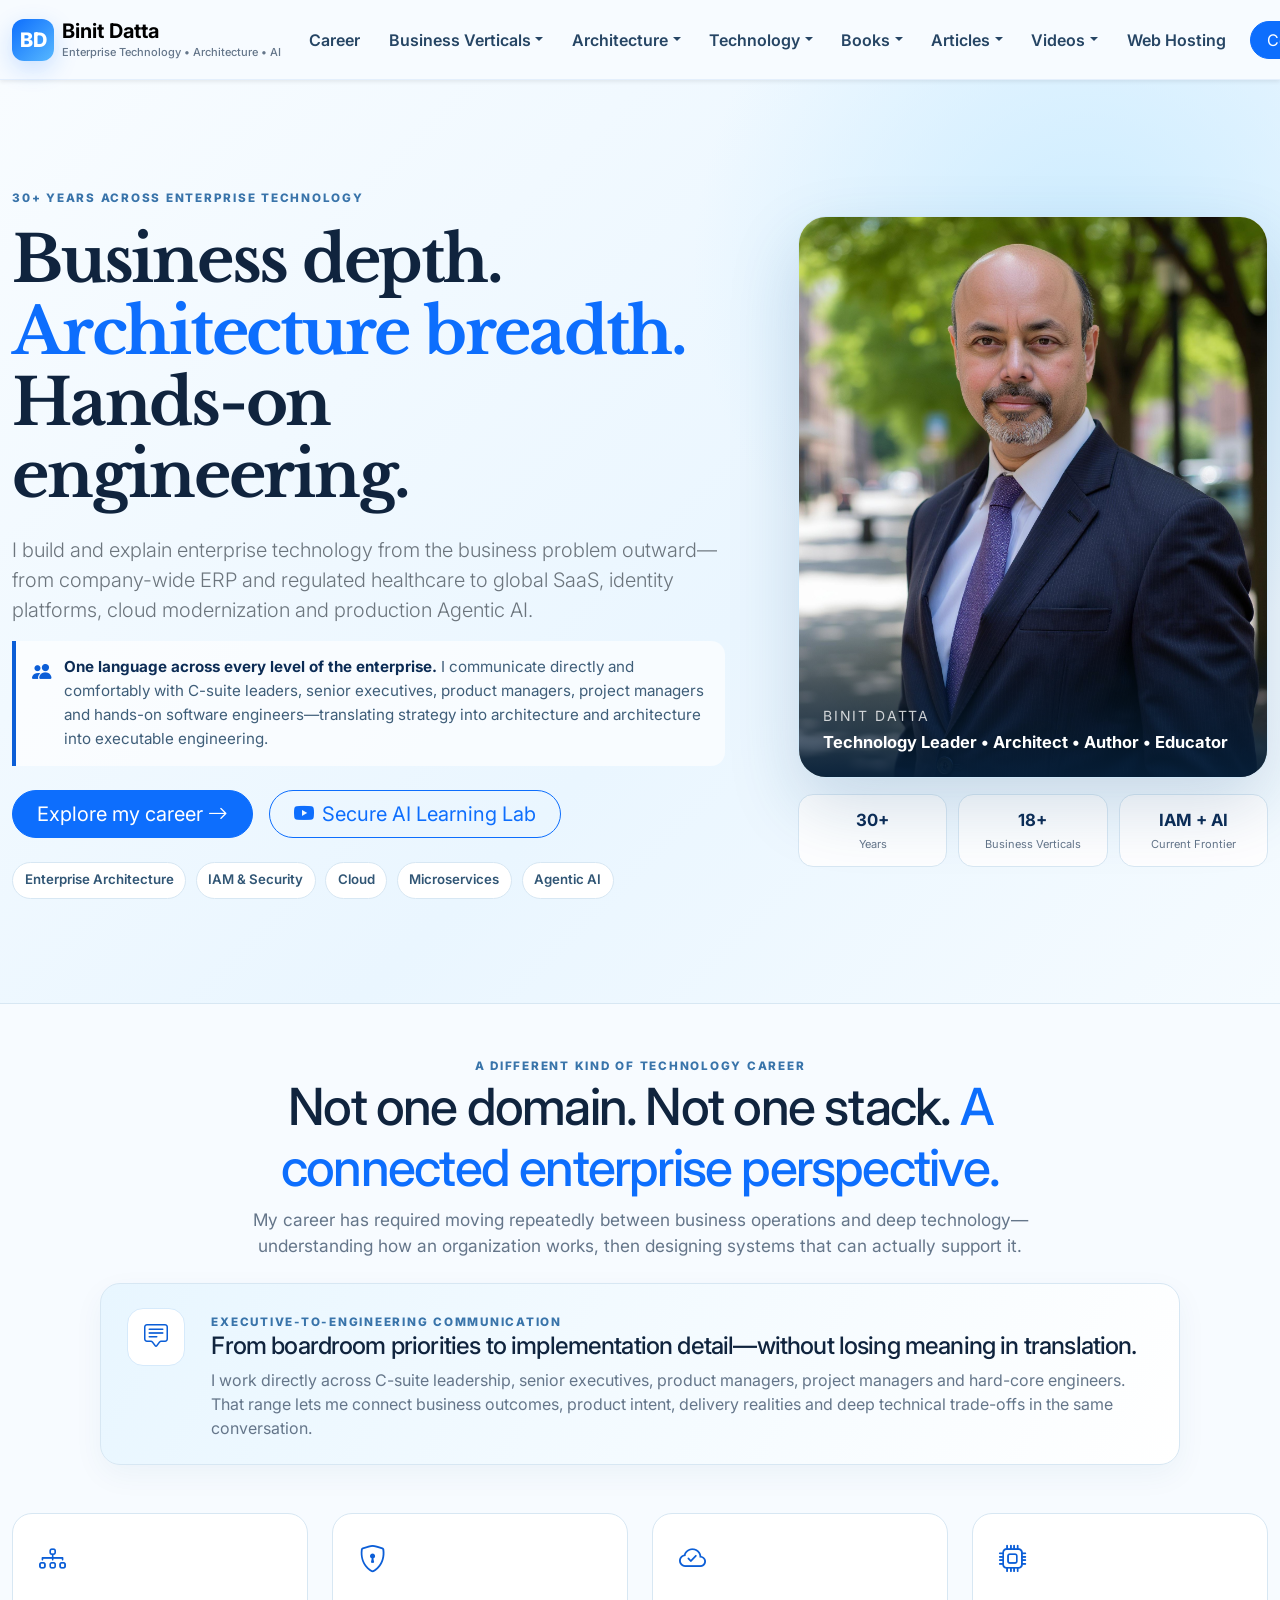
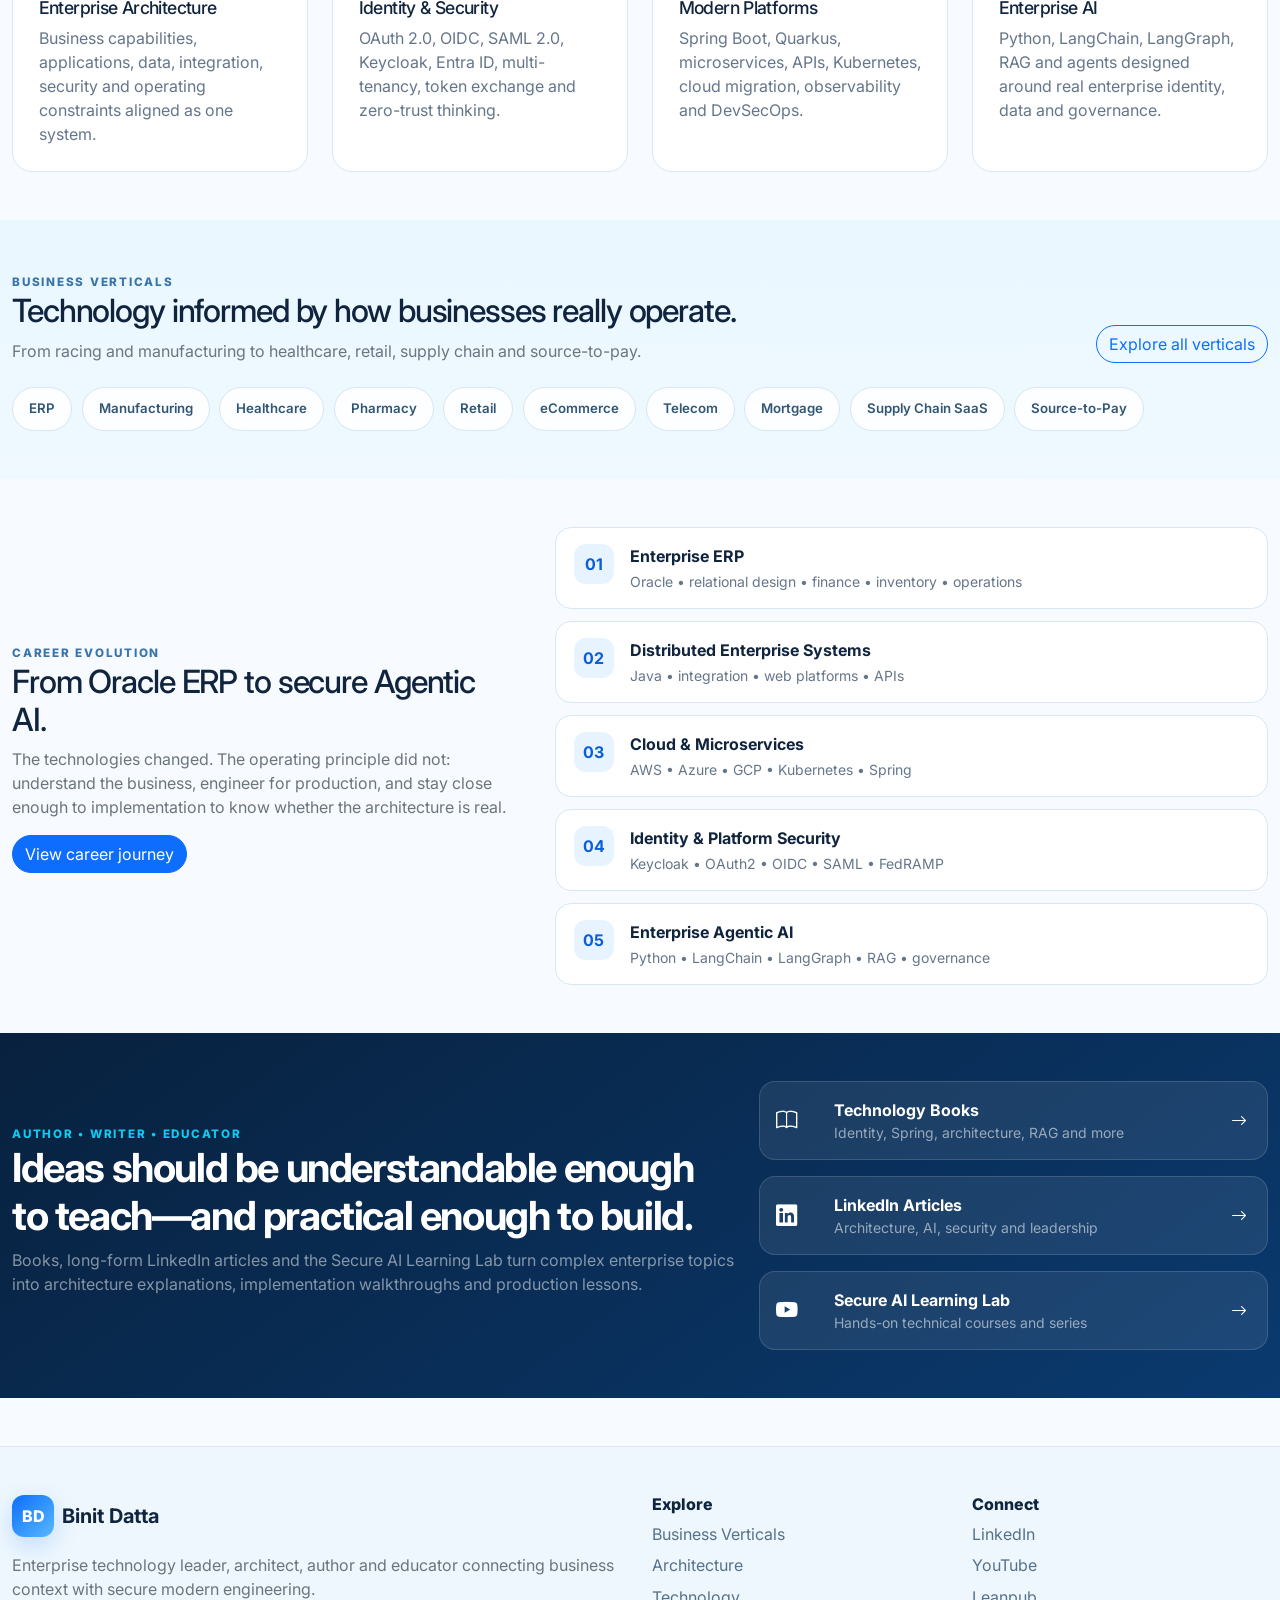
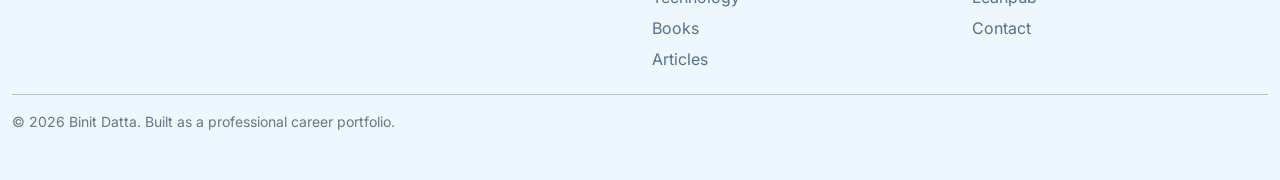
==== index.html @ a4ec4040 "first commit" ====
<!doctype html><html lang="en"><head><meta charset="utf-8"><meta name="viewport" content="width=device-width, initial-scale=1"><meta name="description" content="Binit Datta professional career portfolio spanning enterprise architecture, IAM, cloud, microservices and Agentic AI."><title>Binit Datta | Enterprise Technology Leader, Architect, Author & Educator</title><link rel="preconnect" href="https://fonts.googleapis.com"><link rel="preconnect" href="https://fonts.gstatic.com" crossorigin><link href="https://fonts.googleapis.com/css2?family=Inter:wght@400;500;600;700;800&family=Libre+Baskerville:wght@700&display=swap" rel="stylesheet"><link href="https://cdn.jsdelivr.net/npm/bootstrap@5.3.3/dist/css/bootstrap.min.css" rel="stylesheet"><link rel="stylesheet" href="https://cdn.jsdelivr.net/npm/bootstrap-icons@1.11.3/font/bootstrap-icons.min.css"><link rel="stylesheet" href="styles.css"></head><body>
<nav class="navbar navbar-expand-xl navbar-light sticky-top bd-navbar shadow-sm">
  <div class="container-xxl">
    <a class="navbar-brand d-flex align-items-center gap-2" href="index.html">
      <span class="brand-badge">BD</span>
      <span class="brand-text"><strong>Binit Datta</strong><small>Enterprise Technology • Architecture • AI</small></span>
    </a>
    <button class="navbar-toggler" type="button" data-bs-toggle="collapse" data-bs-target="#mainNav" aria-controls="mainNav" aria-expanded="false" aria-label="Toggle navigation"><span class="navbar-toggler-icon"></span></button>
    <div class="collapse navbar-collapse" id="mainNav">
      <ul class="navbar-nav ms-auto align-items-xl-center gap-xl-1">
        <li class="nav-item"><a class="nav-link" href="career.html">Career</a></li>
        <li class="nav-item dropdown">
          <a class="nav-link dropdown-toggle" href="business-verticals.html" role="button" data-bs-toggle="dropdown">Business Verticals</a>
          <ul class="dropdown-menu dropdown-menu-lg-end mega-menu p-3">
            <li><h6 class="dropdown-header">Industry Experience</h6></li>
            <li><a class="dropdown-item" href="business-verticals.html#erp">ERP, Manufacturing & Industrial</a></li>
            <li><a class="dropdown-item" href="business-verticals.html#healthcare">Healthcare & Pharmacy</a></li>
            <li><a class="dropdown-item" href="business-verticals.html#retail">Retail, eCommerce & Consumer</a></li>
            <li><a class="dropdown-item" href="business-verticals.html#finance">Financial Services & Mortgage</a></li>
            <li><a class="dropdown-item" href="business-verticals.html#supplychain">Supply Chain & Source-to-Pay</a></li>
            <li><a class="dropdown-item" href="business-verticals.html#other">Telecom, Services & Due Diligence</a></li>
            <li><hr class="dropdown-divider"></li>
            <li><a class="dropdown-item fw-semibold" href="business-verticals.html">View all 18+ verticals →</a></li>
          </ul>
        </li>
        <li class="nav-item dropdown">
          <a class="nav-link dropdown-toggle" href="architecture.html" role="button" data-bs-toggle="dropdown">Architecture</a>
          <ul class="dropdown-menu dropdown-menu-lg-end mega-menu p-3">
            <li><h6 class="dropdown-header">Architecture Portfolio</h6></li>
            <li><a class="dropdown-item" href="architecture.html#erp-architecture">ERP & Enterprise Platforms</a></li>
            <li><a class="dropdown-item" href="architecture.html#iam-architecture">IAM & Security</a></li>
            <li><a class="dropdown-item" href="architecture.html#data-architecture">Cloud, Data & Analytics</a></li>
            <li><a class="dropdown-item" href="architecture.html#ai-architecture">RAG & Agentic AI</a></li>
            <li><hr class="dropdown-divider"></li>
            <li><a class="dropdown-item fw-semibold" href="architecture.html">Architecture archive: 1995 → present</a></li>
          </ul>
        </li>
        <li class="nav-item dropdown">
          <a class="nav-link dropdown-toggle" href="technology.html" role="button" data-bs-toggle="dropdown">Technology</a>
          <ul class="dropdown-menu dropdown-menu-lg-end mega-menu p-3">
            <li><a class="dropdown-item" href="technology.html#iam">IAM & Cybersecurity</a></li>
            <li><a class="dropdown-item" href="technology.html#java">Java, Spring & Quarkus</a></li>
            <li><a class="dropdown-item" href="technology.html#cloud">Cloud, Kubernetes & DevSecOps</a></li>
            <li><a class="dropdown-item" href="technology.html#integration">Microservices, APIs & Integration</a></li>
            <li><a class="dropdown-item" href="technology.html#data">Data, SQL & Analytics</a></li>
            <li><a class="dropdown-item" href="technology.html#ai">GenAI, RAG & Agentic AI</a></li>
            <li><hr class="dropdown-divider"></li>
            <li><a class="dropdown-item fw-semibold" href="technology.html">View technology portfolio →</a></li>
          </ul>
        </li>
        <li class="nav-item dropdown"><a class="nav-link dropdown-toggle" href="books.html" role="button" data-bs-toggle="dropdown">Books</a><ul class="dropdown-menu dropdown-menu-end"><li><a class="dropdown-item" href="books.html#identity">Identity & Security</a></li><li><a class="dropdown-item" href="books.html#spring">Spring & Microservices</a></li><li><a class="dropdown-item" href="books.html#ai">AI & RAG</a></li><li><a class="dropdown-item" href="books.html#architecture">Enterprise Architecture</a></li><li><hr class="dropdown-divider"></li><li><a class="dropdown-item fw-semibold" href="books.html">All books →</a></li></ul></li>
        <li class="nav-item dropdown"><a class="nav-link dropdown-toggle" href="articles.html" role="button" data-bs-toggle="dropdown">Articles</a><ul class="dropdown-menu dropdown-menu-end"><li><a class="dropdown-item" href="articles.html#ai">AI & Agentic Systems</a></li><li><a class="dropdown-item" href="articles.html#security">Security & Identity</a></li><li><a class="dropdown-item" href="articles.html#architecture">Architecture & Microservices</a></li><li><a class="dropdown-item" href="articles.html#leadership">Leadership & Workforce</a></li><li><hr class="dropdown-divider"></li><li><a class="dropdown-item fw-semibold" href="articles.html">Selected articles →</a></li></ul></li>
        <li class="nav-item dropdown"><a class="nav-link dropdown-toggle" href="videos.html" role="button" data-bs-toggle="dropdown">Videos</a><ul class="dropdown-menu dropdown-menu-end"><li><a class="dropdown-item" href="videos.html#agentic">Agentic AI</a></li><li><a class="dropdown-item" href="videos.html#iam">IAM & Keycloak</a></li><li><a class="dropdown-item" href="videos.html#spring">Spring Boot & Security</a></li><li><a class="dropdown-item" href="videos.html#microservices">Microservices & Cloud</a></li><li><a class="dropdown-item" href="videos.html#python">Python, LangChain & LangGraph</a></li><li><hr class="dropdown-divider"></li><li><a class="dropdown-item fw-semibold" href="https://www.youtube.com/@SecureAILearningLab" target="_blank">Secure AI Learning Lab ↗</a></li></ul></li>
        <li class="nav-item"><a class="nav-link" href="web-hosting.html">Web Hosting</a></li>
        <li class="nav-item ms-xl-2"><a class="btn btn-primary rounded-pill px-3" href="contact.html">Connect</a></li>
      </ul>
    </div>
  </div>
</nav>
<header class="hero-home overflow-hidden"><div class="container-xxl py-5 py-lg-6"><div class="row align-items-center g-5"><div class="col-lg-7"><span class="eyebrow">30+ YEARS ACROSS ENTERPRISE TECHNOLOGY</span><h1 class="display-3 fw-bold mt-3">Business depth.<br><span class="text-primary">Architecture breadth.</span><br>Hands-on engineering.</h1><p class="lead text-secondary mt-4 max-copy">I build and explain enterprise technology from the business problem outward—from company-wide ERP and regulated healthcare to global SaaS, identity platforms, cloud modernization and production Agentic AI.</p><p class="hero-communication mt-3"><i class="bi bi-people-fill"></i><span><strong>One language across every level of the enterprise.</strong> I communicate directly and comfortably with C-suite leaders, senior executives, product managers, project managers and hands-on software engineers—translating strategy into architecture and architecture into executable engineering.</span></p><div class="d-flex flex-wrap gap-3 mt-4"><a class="btn btn-primary btn-lg rounded-pill px-4" href="career.html">Explore my career <i class="bi bi-arrow-right"></i></a><a class="btn btn-outline-primary btn-lg rounded-pill px-4" href="https://www.youtube.com/@SecureAILearningLab" target="_blank"><i class="bi bi-youtube me-2"></i>Secure AI Learning Lab</a></div><div class="hero-chips mt-4"><span>Enterprise Architecture</span><span>IAM & Security</span><span>Cloud</span><span>Microservices</span><span>Agentic AI</span></div></div><div class="col-lg-5"><div class="portrait-card"><img src="assets/images/binit-datta-headshot.jpg" alt="Binit Datta professional headshot" class="hero-portrait"><div class="portrait-overlay"><span class="small text-uppercase letterspace">Binit Datta</span><strong>Technology Leader • Architect • Author • Educator</strong></div></div><div class="profile-metrics mt-3"><div><strong>30+</strong><span>Years</span></div><div><strong>18+</strong><span>Business Verticals</span></div><div><strong>IAM + AI</strong><span>Current Frontier</span></div></div></div></div></div></header>
<section class="py-5"><div class="container-xxl"><div class="section-intro text-center mx-auto"><span class="eyebrow">A DIFFERENT KIND OF TECHNOLOGY CAREER</span><h2>Not one domain. Not one stack. <span class="text-primary">A connected enterprise perspective.</span></h2><p>My career has required moving repeatedly between business operations and deep technology—understanding how an organization works, then designing systems that can actually support it.</p></div><div class="communication-band mt-4"><div class="communication-icon"><i class="bi bi-chat-square-text"></i></div><div><span class="eyebrow">EXECUTIVE-TO-ENGINEERING COMMUNICATION</span><h3 class="h4 mb-2">From boardroom priorities to implementation detail—without losing meaning in translation.</h3><p class="mb-0">I work directly across C-suite leadership, senior executives, product managers, project managers and hard-core engineers. That range lets me connect business outcomes, product intent, delivery realities and deep technical trade-offs in the same conversation.</p></div></div><div class="row g-4 mt-4"><div class="col-md-6 col-xl-3"><div class="feature-card"><i class="bi bi-diagram-3"></i><h3>Enterprise Architecture</h3><p>Business capabilities, applications, data, integration, security and operating constraints aligned as one system.</p></div></div><div class="col-md-6 col-xl-3"><div class="feature-card"><i class="bi bi-shield-lock"></i><h3>Identity & Security</h3><p>OAuth 2.0, OIDC, SAML 2.0, Keycloak, Entra ID, multi-tenancy, token exchange and zero-trust thinking.</p></div></div><div class="col-md-6 col-xl-3"><div class="feature-card"><i class="bi bi-cloud-check"></i><h3>Modern Platforms</h3><p>Spring Boot, Quarkus, microservices, APIs, Kubernetes, cloud migration, observability and DevSecOps.</p></div></div><div class="col-md-6 col-xl-3"><div class="feature-card"><i class="bi bi-cpu"></i><h3>Enterprise AI</h3><p>Python, LangChain, LangGraph, RAG and agents designed around real enterprise identity, data and governance.</p></div></div></div></div></section>
<section class="py-5 bg-soft-blue"><div class="container-xxl"><div class="row align-items-end mb-4"><div class="col-lg-8"><span class="eyebrow">BUSINESS VERTICALS</span><h2 class="mb-2">Technology informed by how businesses really operate.</h2><p class="text-secondary mb-0">From racing and manufacturing to healthcare, retail, supply chain and source-to-pay.</p></div><div class="col-lg-4 text-lg-end"><a class="btn btn-outline-primary rounded-pill" href="business-verticals.html">Explore all verticals</a></div></div><div class="industry-ribbon"><span>ERP</span><span>Manufacturing</span><span>Healthcare</span><span>Pharmacy</span><span>Retail</span><span>eCommerce</span><span>Telecom</span><span>Mortgage</span><span>Supply Chain SaaS</span><span>Source-to-Pay</span></div></div></section>
<section class="py-5"><div class="container-xxl"><div class="row g-5 align-items-center"><div class="col-lg-5"><span class="eyebrow">CAREER EVOLUTION</span><h2>From Oracle ERP to secure Agentic AI.</h2><p class="text-secondary">The technologies changed. The operating principle did not: understand the business, engineer for production, and stay close enough to implementation to know whether the architecture is real.</p><a href="career.html" class="btn btn-primary rounded-pill">View career journey</a></div><div class="col-lg-7"><div class="era-stack"><div><b>01</b><span><strong>Enterprise ERP</strong><small>Oracle • relational design • finance • inventory • operations</small></span></div><div><b>02</b><span><strong>Distributed Enterprise Systems</strong><small>Java • integration • web platforms • APIs</small></span></div><div><b>03</b><span><strong>Cloud & Microservices</strong><small>AWS • Azure • GCP • Kubernetes • Spring</small></span></div><div><b>04</b><span><strong>Identity & Platform Security</strong><small>Keycloak • OAuth2 • OIDC • SAML • FedRAMP</small></span></div><div><b>05</b><span><strong>Enterprise Agentic AI</strong><small>Python • LangChain • LangGraph • RAG • governance</small></span></div></div></div></div></div></section>
<section class="py-5 bg-dark-blue text-white"><div class="container-xxl"><div class="row g-4 align-items-center"><div class="col-lg-7"><span class="eyebrow text-info">AUTHOR • WRITER • EDUCATOR</span><h2 class="display-6 fw-bold">Ideas should be understandable enough to teach—and practical enough to build.</h2><p class="text-white-50">Books, long-form LinkedIn articles and the Secure AI Learning Lab turn complex enterprise topics into architecture explanations, implementation walkthroughs and production lessons.</p></div><div class="col-lg-5"><div class="d-grid gap-3"><a class="media-link" href="books.html"><i class="bi bi-book"></i><span><strong>Technology Books</strong><small>Identity, Spring, architecture, RAG and more</small></span><i class="bi bi-arrow-right"></i></a><a class="media-link" href="articles.html"><i class="bi bi-linkedin"></i><span><strong>LinkedIn Articles</strong><small>Architecture, AI, security and leadership</small></span><i class="bi bi-arrow-right"></i></a><a class="media-link" href="videos.html"><i class="bi bi-youtube"></i><span><strong>Secure AI Learning Lab</strong><small>Hands-on technical courses and series</small></span><i class="bi bi-arrow-right"></i></a></div></div></div></div></section>
<footer class="site-footer mt-5"><div class="container-xxl py-5"><div class="row g-4 align-items-start"><div class="col-lg-6"><div class="d-flex align-items-center gap-2 mb-3"><span class="brand-badge">BD</span><strong class="fs-5">Binit Datta</strong></div><p class="text-secondary mb-0">Enterprise technology leader, architect, author and educator connecting business context with secure modern engineering.</p></div><div class="col-lg-3"><h6>Explore</h6><a href="business-verticals.html">Business Verticals</a><a href="architecture.html">Architecture</a><a href="technology.html">Technology</a><a href="books.html">Books</a><a href="articles.html">Articles</a></div><div class="col-lg-3"><h6>Connect</h6><a href="https://www.linkedin.com/in/binitdatta/" target="_blank">LinkedIn</a><a href="https://www.youtube.com/@SecureAILearningLab" target="_blank">YouTube</a><a href="https://leanpub.com/u/binitdatta2EKx_3SUrCOxN7dkY5u_pI" target="_blank">Leanpub</a><a href="contact.html">Contact</a></div></div><hr><div class="small text-secondary">© <span id="year"></span> Binit Datta. Built as a professional career portfolio.</div></div></footer><script src="https://cdn.jsdelivr.net/npm/bootstrap@5.3.3/dist/js/bootstrap.bundle.min.js"></script><script src="script.js"></script></body></html>
---- styles.css ----
:root{--blue:#0b5ed7;--deep:#0c2c55;--ink:#10243e;--muted:#65768a;--sky:#eef8ff;--sky2:#dff2ff;--line:#d7e7f3;--white:#fff}
html{scroll-behavior:smooth}body{font-family:Inter,system-ui,sans-serif;color:var(--ink);background:#f7fbff}h1,h2,h3{letter-spacing:-.035em}a{text-decoration:none}.container-xxl{max-width:1320px}.bd-navbar{background:rgba(247,251,255,.94);backdrop-filter:blur(16px);border-bottom:1px solid rgba(11,94,215,.08)}.navbar{min-height:80px}.brand-badge{width:42px;height:42px;border-radius:12px;display:inline-grid;place-items:center;background:linear-gradient(135deg,#0d6efd,#57b8ff);color:#fff;font-weight:800;box-shadow:0 8px 25px rgba(13,110,253,.2)}.brand-text{display:flex;flex-direction:column;line-height:1.1}.brand-text small{font-size:.69rem;color:var(--muted);font-weight:500;margin-top:4px}.navbar .nav-link{font-weight:600;color:#264564;padding:.65rem .78rem!important}.navbar .nav-link:hover,.navbar .nav-link:focus{color:var(--blue)}.dropdown-menu{border:1px solid var(--line);box-shadow:0 18px 45px rgba(18,64,105,.13);border-radius:16px}.mega-menu{min-width:310px}.dropdown-item{padding:.6rem .8rem;border-radius:8px;color:#35516d}.dropdown-item:hover{background:var(--sky);color:var(--blue)}
.hero-home{background:radial-gradient(circle at 85% 20%,#ccecff 0,transparent 30%),linear-gradient(135deg,#f8fcff 0%,#eaf6ff 58%,#f5fbff 100%);border-bottom:1px solid var(--line)}.py-lg-6{padding-top:6.5rem!important;padding-bottom:6.5rem!important}.hero-home h1,.page-hero h1{font-family:'Libre Baskerville',serif;line-height:1.12}.max-copy{max-width:760px}.eyebrow{font-size:.73rem;letter-spacing:.15em;font-weight:800;color:#3974aa}.hero-chips,.tag-cloud,.industry-ribbon{display:flex;flex-wrap:wrap;gap:.6rem}.hero-chips span,.tag-cloud span,.industry-ribbon span{background:#fff;border:1px solid var(--line);color:#315675;border-radius:999px;padding:.48rem .72rem;font-size:.83rem;font-weight:600}.executive-panel{position:relative;background:rgba(255,255,255,.9);border:1px solid #cfe7f8;border-radius:26px;padding:2rem;box-shadow:0 28px 70px rgba(18,74,121,.16);overflow:hidden}.panel-accent{position:absolute;left:0;top:0;right:0;height:6px;background:linear-gradient(90deg,#0d6efd,#70c9ff)}.letterspace{letter-spacing:.13em}.metric{background:#f0f8ff;border:1px solid #d9ecfa;border-radius:18px;padding:1.1rem}.metric strong{font-size:1.55rem;display:block;color:var(--deep)}.metric span{font-size:.75rem;color:var(--muted)}.section-intro{max-width:820px}.section-intro h2,.page-hero h1{font-size:clamp(2.25rem,4vw,4.25rem)}.section-intro p,.page-hero p{color:var(--muted);font-size:1.08rem}.feature-card{height:100%;background:#fff;border:1px solid var(--line);border-radius:20px;padding:1.6rem;transition:.25s}.feature-card:hover{transform:translateY(-5px);box-shadow:0 20px 45px rgba(18,74,121,.10)}.feature-card i{font-size:1.7rem;color:var(--blue);display:inline-block;margin-bottom:1rem}.feature-card h3{font-size:1.1rem}.feature-card p{color:var(--muted);margin:0}.bg-soft-blue{background:linear-gradient(180deg,#eaf7ff,#eff9ff)}.industry-ribbon span{padding:.7rem 1rem;background:rgba(255,255,255,.85)}.era-stack{display:grid;gap:.75rem}.era-stack>div{display:flex;gap:1rem;background:#fff;border:1px solid var(--line);border-radius:16px;padding:1rem 1.1rem}.era-stack b{display:grid;place-items:center;width:40px;height:40px;border-radius:12px;background:#e7f4ff;color:var(--blue)}.era-stack span{display:flex;flex-direction:column}.era-stack small{color:var(--muted);margin-top:3px}.bg-dark-blue{background:linear-gradient(145deg,#08213e,#0a3a6f)}.media-link{display:grid;grid-template-columns:42px 1fr 20px;gap:1rem;align-items:center;color:#fff;background:rgba(255,255,255,.08);border:1px solid rgba(255,255,255,.14);border-radius:16px;padding:1rem}.media-link:hover{background:rgba(255,255,255,.13);color:#fff}.media-link>i:first-child{font-size:1.35rem}.media-link span{display:flex;flex-direction:column}.media-link small{color:rgba(255,255,255,.55)}
.page-hero{padding:5.5rem 0 4.5rem;background:radial-gradient(circle at 80% 10%,#ccecff 0,transparent 32%),linear-gradient(135deg,#f7fcff,#e8f5ff);border-bottom:1px solid var(--line)}.page-hero p{max-width:850px;margin-top:1.2rem}.timeline-modern{position:relative;margin-left:1rem;border-left:2px solid #b9dff6}.timeline-modern article{position:relative;padding:0 0 3.5rem 3rem;max-width:980px}.timeline-modern article:before{content:"";position:absolute;left:-9px;top:.3rem;width:16px;height:16px;background:#fff;border:4px solid var(--blue);border-radius:50%}.timeline-modern article>span{font-size:.75rem;font-weight:800;letter-spacing:.14em;color:var(--blue)}.timeline-modern h2{margin-top:.4rem}.timeline-modern p{color:var(--muted);font-size:1.02rem}.skill-line{font-size:.86rem;font-weight:600;color:#467394}.vertical-section{padding:1rem 0 4rem;scroll-margin-top:110px}.vertical-section+.vertical-section{border-top:1px solid var(--line);padding-top:4rem}.vertical-head{display:flex;gap:1rem;align-items:center;margin-bottom:1.5rem}.vertical-head>i{width:54px;height:54px;display:grid;place-items:center;border-radius:15px;background:#e5f5ff;color:var(--blue);font-size:1.5rem}.vertical-head h2{margin:0}.domain-card,.article-card,.contact-card{display:block;height:100%;background:#fff;border:1px solid var(--line);border-radius:20px;padding:1.5rem;box-shadow:0 10px 30px rgba(20,70,110,.045)}.domain-card h3{font-size:1.08rem}.domain-card p,.article-card p,.contact-card p{color:var(--muted);margin-bottom:0}.tech-grid{display:grid;gap:1.25rem}.tech-domain{scroll-margin-top:105px;display:grid;grid-template-columns:72px 1fr;gap:1.4rem;background:#fff;border:1px solid var(--line);border-radius:22px;padding:1.8rem}.tech-icon{width:64px;height:64px;border-radius:18px;background:#e8f5ff;color:var(--blue);display:grid;place-items:center;font-size:1.7rem}.tech-domain p{color:var(--muted);max-width:900px}.book-card{height:100%;display:flex;gap:1.4rem;background:#fff;border:1px solid var(--line);border-radius:20px;padding:1.5rem}.book-spine{flex:0 0 74px;height:104px;border-radius:8px 15px 15px 8px;background:linear-gradient(160deg,#0d6efd,#0c3f77);color:#fff;display:grid;place-items:center;font-weight:800;font-size:1.2rem;box-shadow:9px 8px 0 #dcefff}.book-card p{color:var(--muted);margin-bottom:0}.article-date{font-size:.75rem;color:var(--blue);font-weight:800;text-transform:uppercase;letter-spacing:.1em}.article-card h2{font-size:1.3rem;margin-top:.55rem}.article-card a{display:inline-block;margin-top:1rem;font-weight:700}.cta-panel{background:linear-gradient(120deg,#e5f5ff,#fafdff);border:1px solid var(--line);border-radius:22px;padding:1.8rem;display:flex;justify-content:space-between;gap:2rem;align-items:center}.video-category{display:grid;grid-template-columns:64px 1fr;gap:1.25rem;height:100%;background:#fff;border:1px solid var(--line);border-radius:20px;padding:1.5rem}.video-icon{width:58px;height:58px;border-radius:16px;background:#e8f5ff;color:var(--blue);display:grid;place-items:center;font-size:1.5rem}.video-category h2{font-size:1.3rem}.video-category p{color:var(--muted)}.video-category a{font-weight:700}.contact-card{transition:.25s;color:var(--ink)}.contact-card:hover{transform:translateY(-4px);box-shadow:0 18px 42px rgba(20,70,110,.1)}.contact-card>i{font-size:2rem;color:var(--blue)}.contact-card h2{margin-top:1rem}.contact-card span{display:inline-block;margin-top:1rem;color:var(--blue);font-weight:700}.site-footer{background:#eef7fd;border-top:1px solid var(--line)}.site-footer h6{font-weight:800}.site-footer a{display:block;color:#56718a;margin:.45rem 0}.site-footer a:hover{color:var(--blue)}
@media(max-width:991px){.navbar-collapse{padding:1rem 0}.py-lg-6{padding-top:4rem!important;padding-bottom:4rem!important}.page-hero{padding:4rem 0 3rem}.cta-panel{align-items:flex-start;flex-direction:column}}@media(max-width:576px){.brand-text small{display:none}.hero-home h1{font-size:2.55rem}.tech-domain,.video-category{grid-template-columns:1fr}.timeline-modern article{padding-left:2rem}.book-card{flex-direction:column}.book-spine{width:74px}.page-hero h1{font-size:2.45rem}}

/* Homepage portrait and executive communication */
.portrait-card{position:relative;border-radius:28px;overflow:hidden;border:1px solid #cfe7f8;background:#fff;box-shadow:0 28px 70px rgba(18,74,121,.18);max-width:470px;margin-left:auto}.hero-portrait{display:block;width:100%;height:560px;object-fit:cover;object-position:center 18%}.portrait-overlay{position:absolute;left:0;right:0;bottom:0;padding:4.5rem 1.5rem 1.4rem;background:linear-gradient(180deg,transparent,rgba(6,31,57,.93));color:#fff;display:flex;flex-direction:column;gap:.3rem}.portrait-overlay span{opacity:.78}.portrait-overlay strong{font-size:1.03rem;line-height:1.4}.profile-metrics{display:grid;grid-template-columns:repeat(3,1fr);gap:.7rem;max-width:470px;margin-left:auto}.profile-metrics>div{background:rgba(255,255,255,.9);border:1px solid var(--line);border-radius:15px;padding:.85rem .75rem;text-align:center}.profile-metrics strong{display:block;color:var(--deep);font-size:1.05rem}.profile-metrics span{display:block;color:var(--muted);font-size:.69rem;margin-top:.15rem}.hero-communication{max-width:760px;display:flex;align-items:flex-start;gap:.8rem;background:rgba(255,255,255,.66);border-left:4px solid var(--blue);border-radius:0 14px 14px 0;padding:.9rem 1rem;color:#3f5e79;font-size:.95rem;line-height:1.58}.hero-communication i{color:var(--blue);font-size:1.2rem;margin-top:.12rem}.hero-communication strong{color:var(--deep)}.communication-band{max-width:1080px;margin-left:auto;margin-right:auto;display:grid;grid-template-columns:64px 1fr;gap:1.25rem;align-items:start;background:linear-gradient(120deg,#e8f6ff,#fff);border:1px solid var(--line);border-radius:20px;padding:1.5rem 1.65rem;box-shadow:0 10px 30px rgba(20,70,110,.05)}.communication-band p{color:var(--muted)}.communication-icon{width:58px;height:58px;border-radius:16px;display:grid;place-items:center;background:#fff;border:1px solid #d6eafb;color:var(--blue);font-size:1.5rem}@media(max-width:991px){.portrait-card,.profile-metrics{max-width:560px;margin-left:0}.hero-portrait{height:auto;max-height:680px}.hero-home .col-lg-5{max-width:620px}}@media(max-width:576px){.profile-metrics{grid-template-columns:1fr 1fr}.profile-metrics>div:last-child{grid-column:1/-1}.communication-band{grid-template-columns:1fr}.hero-communication{font-size:.9rem}.portrait-overlay{padding:3.8rem 1.1rem 1.1rem}}

/* Architecture portfolio */
.arch-stats{display:grid;grid-template-columns:repeat(4,1fr);gap:1rem}.arch-stat{background:#fff;border:1px solid var(--line);border-radius:18px;padding:1.15rem}.arch-stat strong{display:block;font-size:1.45rem;color:var(--deep)}.arch-stat span{color:var(--muted);font-size:.8rem}.architecture-filter .nav-link{border-radius:999px;font-weight:700;color:#365d7d}.architecture-filter .nav-link.active{background:var(--blue);color:#fff}.project-architecture-card{height:100%;background:#fff;border:1px solid var(--line);border-radius:24px;overflow:hidden;box-shadow:0 14px 38px rgba(20,70,110,.06)}.project-architecture-card .card-body{padding:1.6rem}.project-meta{display:flex;flex-wrap:wrap;gap:.5rem;margin-bottom:1rem}.project-meta span{font-size:.72rem;font-weight:800;letter-spacing:.04em;color:#38698f;background:#edf8ff;border:1px solid #d9ecfa;border-radius:999px;padding:.42rem .65rem}.architecture-placeholder{min-height:260px;border:2px dashed #abd5ef;border-radius:18px;background:linear-gradient(135deg,#f7fcff,#eaf7ff);display:flex;flex-direction:column;align-items:center;justify-content:center;text-align:center;padding:1.5rem;color:#59809d}.architecture-placeholder i{font-size:2.4rem;color:#69aee0;margin-bottom:.65rem}.architecture-placeholder strong{color:#315b7d}.architecture-placeholder small{max-width:440px}.arch-stack{display:flex;flex-wrap:wrap;gap:.45rem}.arch-stack span{font-size:.76rem;font-weight:700;border-radius:8px;background:#f2f8fc;border:1px solid #dbeaf4;padding:.38rem .56rem;color:#496c88}.project-architecture-card .accordion-button{font-weight:700;background:#fbfdff;color:var(--deep)}.project-architecture-card .accordion-button:not(.collapsed){background:#edf8ff;color:var(--blue);box-shadow:none}.project-architecture-card .accordion-body{color:var(--muted);font-size:.92rem}.architecture-era{scroll-margin-top:108px}.era-heading{display:flex;align-items:center;gap:.9rem}.era-heading .era-year{min-width:90px;border-radius:999px;background:#e5f5ff;color:var(--blue);font-weight:800;text-align:center;padding:.5rem .8rem}.archive-placeholder-card{height:100%;border:1px dashed #a8cee8;background:rgba(255,255,255,.6);border-radius:20px;padding:1.4rem}.archive-placeholder-card i{font-size:1.6rem;color:#64a8d8}.architecture-principles .list-group-item{background:transparent;border-color:var(--line);padding:1rem 0}.architecture-principles i{color:var(--blue);margin-right:.55rem}.source-note{font-size:.82rem;color:var(--muted)}
@media(max-width:991px){.arch-stats{grid-template-columns:repeat(2,1fr)}}@media(max-width:576px){.arch-stats{grid-template-columns:1fr}.architecture-placeholder{min-height:210px}.era-heading{align-items:flex-start;flex-direction:column}}

/* Architecture project image gallery */
.architecture-gallery-card{background:#fff;border:1px solid var(--line);border-radius:24px;padding:1.6rem;box-shadow:0 14px 38px rgba(20,70,110,.06)}
.architecture-gallery-frame{background:#fff;border:1px solid var(--line);border-radius:18px;padding:1rem;transition:transform .25s ease,box-shadow .25s ease,border-color .25s ease}
.architecture-gallery-frame:hover{transform:translateY(-4px);box-shadow:0 1rem 2.5rem rgba(20,63,107,.10);border-color:rgba(13,110,253,.25)}
.architecture-gallery-image{display:block;width:100%;height:380px;object-fit:contain;border-radius:12px;background:#f8fbff}
.architecture-gallery-placeholder{min-height:380px;border:2px dashed #abd5ef;border-radius:18px;background:linear-gradient(135deg,#f7fcff,#eaf7ff);display:flex;flex-direction:column;align-items:center;justify-content:center;text-align:center;padding:1.5rem;color:#59809d}
.architecture-gallery-placeholder i{font-size:2.3rem;color:#69aee0;margin-bottom:.7rem}
.architecture-gallery-placeholder strong{color:#315b7d;font-size:1.05rem;margin-bottom:.4rem}
.architecture-gallery-placeholder small{max-width:420px}
@media(min-width:1400px){.architecture-gallery-image{height:430px}.architecture-gallery-placeholder{min-height:430px}}
@media(max-width:991.98px){.architecture-gallery-image{height:auto;max-height:520px}.architecture-gallery-placeholder{min-height:260px}}

/* Experience-driven architecture journey */
.architecture-career-accordion .accordion-item { background: #fff; }
.architecture-career-accordion .accordion-button { padding: 1.25rem 1.5rem; background: #f8fbff; color: #102a4c; box-shadow: none; }
.architecture-career-accordion .accordion-button:not(.collapsed) { background: #edf6ff; color: #0d4f95; }
.architecture-career-accordion .accordion-button:focus { box-shadow: 0 0 0 .2rem rgba(13,110,253,.12); }
.architecture-career-accordion .architecture-placeholder code { display: block; font-size: .78rem; color: #d63384; word-break: break-word; }
@media (max-width: 767.98px) { .architecture-career-accordion .accordion-button { align-items: flex-start; } }

/* =========================================================
   ARCHITECTURE THUMBNAILS
========================================================= */

.architecture-image-container img,
.architecture-gallery-image {
    cursor: zoom-in;
}


/* =========================================================
   FULL SCREEN VIEWER
========================================================= */

#architectureImageViewport {
    width: 100%;
    height: calc(100vh - 58px);

    overflow: auto;

    background: #1f2429;
}


/* =========================================================
   IMAGE STAGE
========================================================= */

#architectureImageStage {
    min-width: 100%;
    min-height: 100%;

    display: flex;
    justify-content: center;
    align-items: flex-start;

    padding: 16px;
}


/* =========================================================
   IMAGE BASE
========================================================= */

.architecture-modal-image {
    display: block;

    height: auto;

    max-width: none;
    max-height: none;

    object-fit: contain;

    user-select: none;
    -webkit-user-drag: none;
}


/* =========================================================
   DEFAULT OPEN STATE

   IMPORTANT:
   The actual image itself fills almost the whole browser width.
========================================================= */

.architecture-image-large {
    width: 94vw;
    height: auto;

    cursor: zoom-in;
}


/* =========================================================
   SECOND CLICK — DETAIL MODE

   Image becomes substantially larger than the viewport.
   User can scroll horizontally and vertically.
========================================================= */

.architecture-image-detail {
    width: 150vw;
    height: auto;

    cursor: zoom-out;
}


/* =========================================================
   TABLETS
========================================================= */

@media (max-width: 991.98px) {

    .architecture-image-large {
        width: 96vw;
    }

    .architecture-image-detail {
        width: 180vw;
    }

}


/* =========================================================
   MOBILE
========================================================= */

@media (max-width: 575.98px) {

    .architecture-image-large {
        width: 98vw;
    }

    .architecture-image-detail {
        width: 220vw;
    }

}

/* Prevent Web Hosting navbar label from wrapping */
.navbar .nav-link[href="web-hosting.html"] {
    white-space: nowrap;
}
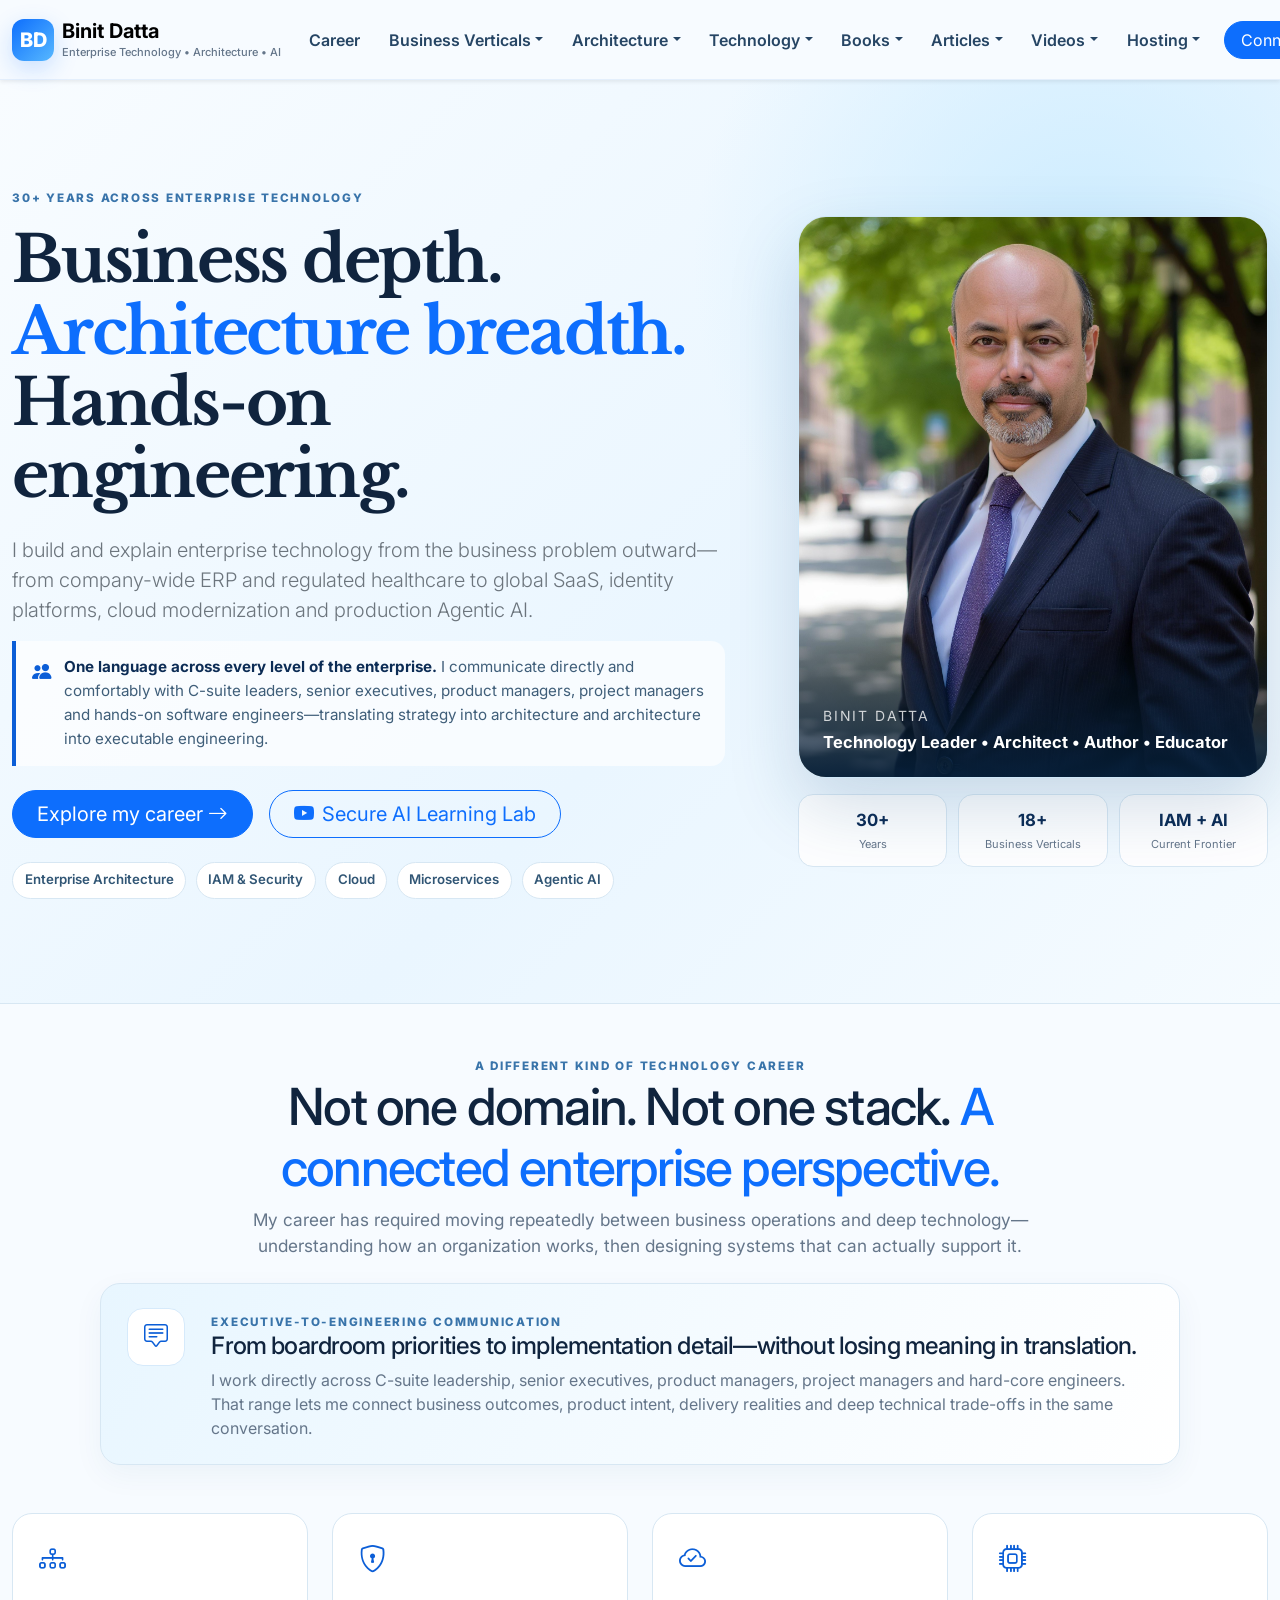
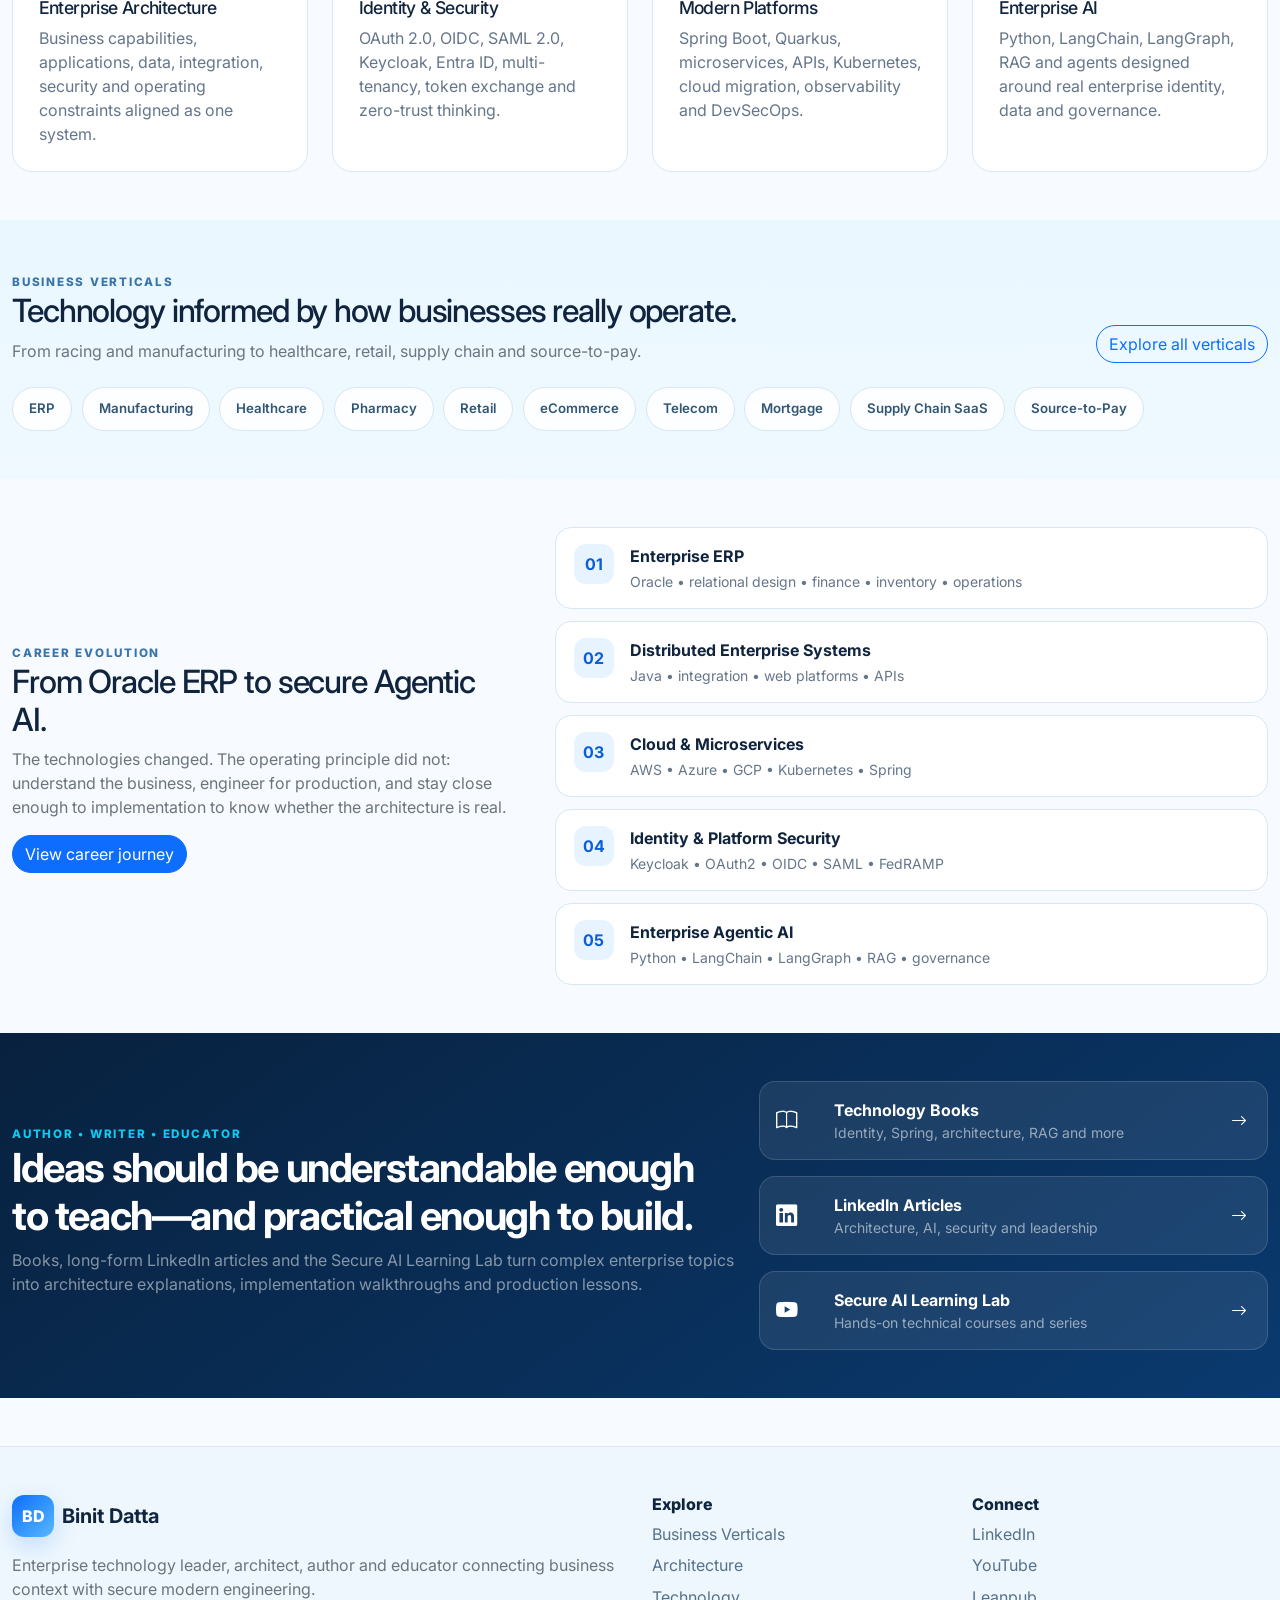
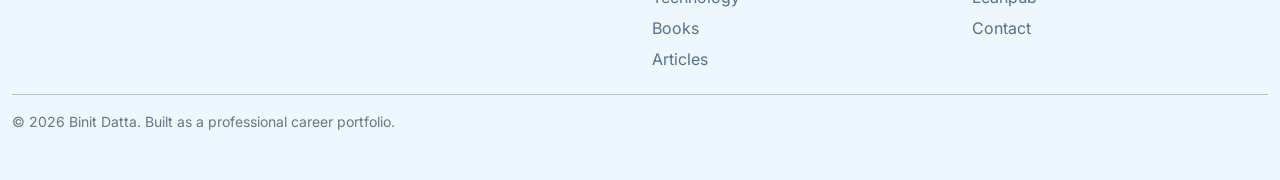
==== commit 268c9da4: "Formatted code" ====
--- a/index.html
+++ b/index.html
@@ -1,65 +1,315 @@
-<!doctype html><html lang="en"><head><meta charset="utf-8"><meta name="viewport" content="width=device-width, initial-scale=1"><meta name="description" content="Binit Datta professional career portfolio spanning enterprise architecture, IAM, cloud, microservices and Agentic AI."><title>Binit Datta | Enterprise Technology Leader, Architect, Author & Educator</title><link rel="preconnect" href="https://fonts.googleapis.com"><link rel="preconnect" href="https://fonts.gstatic.com" crossorigin><link href="https://fonts.googleapis.com/css2?family=Inter:wght@400;500;600;700;800&family=Libre+Baskerville:wght@700&display=swap" rel="stylesheet"><link href="https://cdn.jsdelivr.net/npm/bootstrap@5.3.3/dist/css/bootstrap.min.css" rel="stylesheet"><link rel="stylesheet" href="https://cdn.jsdelivr.net/npm/bootstrap-icons@1.11.3/font/bootstrap-icons.min.css"><link rel="stylesheet" href="styles.css"></head><body>
+<!doctype html>
+<html lang="en">
+<head>
+    <meta charset="utf-8">
+    <meta name="viewport" content="width=device-width, initial-scale=1">
+    <meta name="description"
+          content="Binit Datta professional career portfolio spanning enterprise architecture, IAM, cloud, microservices and Agentic AI.">
+    <title>Binit Datta | Enterprise Technology Leader, Architect, Author & Educator</title>
+    <link rel="preconnect" href="https://fonts.googleapis.com">
+    <link rel="preconnect" href="https://fonts.gstatic.com" crossorigin>
+    <link href="https://fonts.googleapis.com/css2?family=Inter:wght@400;500;600;700;800&family=Libre+Baskerville:wght@700&display=swap"
+          rel="stylesheet">
+    <link href="https://cdn.jsdelivr.net/npm/bootstrap@5.3.3/dist/css/bootstrap.min.css" rel="stylesheet">
+    <link rel="stylesheet" href="https://cdn.jsdelivr.net/npm/bootstrap-icons@1.11.3/font/bootstrap-icons.min.css">
+    <link rel="stylesheet" href="styles.css">
+</head>
+<body>
 <nav class="navbar navbar-expand-xl navbar-light sticky-top bd-navbar shadow-sm">
-  <div class="container-xxl">
-    <a class="navbar-brand d-flex align-items-center gap-2" href="index.html">
-      <span class="brand-badge">BD</span>
-      <span class="brand-text"><strong>Binit Datta</strong><small>Enterprise Technology • Architecture • AI</small></span>
-    </a>
-    <button class="navbar-toggler" type="button" data-bs-toggle="collapse" data-bs-target="#mainNav" aria-controls="mainNav" aria-expanded="false" aria-label="Toggle navigation"><span class="navbar-toggler-icon"></span></button>
-    <div class="collapse navbar-collapse" id="mainNav">
-      <ul class="navbar-nav ms-auto align-items-xl-center gap-xl-1">
-        <li class="nav-item"><a class="nav-link" href="career.html">Career</a></li>
-        <li class="nav-item dropdown">
-          <a class="nav-link dropdown-toggle" href="business-verticals.html" role="button" data-bs-toggle="dropdown">Business Verticals</a>
-          <ul class="dropdown-menu dropdown-menu-lg-end mega-menu p-3">
-            <li><h6 class="dropdown-header">Industry Experience</h6></li>
-            <li><a class="dropdown-item" href="business-verticals.html#erp">ERP, Manufacturing & Industrial</a></li>
-            <li><a class="dropdown-item" href="business-verticals.html#healthcare">Healthcare & Pharmacy</a></li>
-            <li><a class="dropdown-item" href="business-verticals.html#retail">Retail, eCommerce & Consumer</a></li>
-            <li><a class="dropdown-item" href="business-verticals.html#finance">Financial Services & Mortgage</a></li>
-            <li><a class="dropdown-item" href="business-verticals.html#supplychain">Supply Chain & Source-to-Pay</a></li>
-            <li><a class="dropdown-item" href="business-verticals.html#other">Telecom, Services & Due Diligence</a></li>
-            <li><hr class="dropdown-divider"></li>
-            <li><a class="dropdown-item fw-semibold" href="business-verticals.html">View all 18+ verticals →</a></li>
-          </ul>
-        </li>
-        <li class="nav-item dropdown">
-          <a class="nav-link dropdown-toggle" href="architecture.html" role="button" data-bs-toggle="dropdown">Architecture</a>
-          <ul class="dropdown-menu dropdown-menu-lg-end mega-menu p-3">
-            <li><h6 class="dropdown-header">Architecture Portfolio</h6></li>
-            <li><a class="dropdown-item" href="architecture.html#erp-architecture">ERP & Enterprise Platforms</a></li>
-            <li><a class="dropdown-item" href="architecture.html#iam-architecture">IAM & Security</a></li>
-            <li><a class="dropdown-item" href="architecture.html#data-architecture">Cloud, Data & Analytics</a></li>
-            <li><a class="dropdown-item" href="architecture.html#ai-architecture">RAG & Agentic AI</a></li>
-            <li><hr class="dropdown-divider"></li>
-            <li><a class="dropdown-item fw-semibold" href="architecture.html">Architecture archive: 1995 → present</a></li>
-          </ul>
-        </li>
-        <li class="nav-item dropdown">
-          <a class="nav-link dropdown-toggle" href="technology.html" role="button" data-bs-toggle="dropdown">Technology</a>
-          <ul class="dropdown-menu dropdown-menu-lg-end mega-menu p-3">
-            <li><a class="dropdown-item" href="technology.html#iam">IAM & Cybersecurity</a></li>
-            <li><a class="dropdown-item" href="technology.html#java">Java, Spring & Quarkus</a></li>
-            <li><a class="dropdown-item" href="technology.html#cloud">Cloud, Kubernetes & DevSecOps</a></li>
-            <li><a class="dropdown-item" href="technology.html#integration">Microservices, APIs & Integration</a></li>
-            <li><a class="dropdown-item" href="technology.html#data">Data, SQL & Analytics</a></li>
-            <li><a class="dropdown-item" href="technology.html#ai">GenAI, RAG & Agentic AI</a></li>
-            <li><hr class="dropdown-divider"></li>
-            <li><a class="dropdown-item fw-semibold" href="technology.html">View technology portfolio →</a></li>
-          </ul>
-        </li>
-        <li class="nav-item dropdown"><a class="nav-link dropdown-toggle" href="books.html" role="button" data-bs-toggle="dropdown">Books</a><ul class="dropdown-menu dropdown-menu-end"><li><a class="dropdown-item" href="books.html#identity">Identity & Security</a></li><li><a class="dropdown-item" href="books.html#spring">Spring & Microservices</a></li><li><a class="dropdown-item" href="books.html#ai">AI & RAG</a></li><li><a class="dropdown-item" href="books.html#architecture">Enterprise Architecture</a></li><li><hr class="dropdown-divider"></li><li><a class="dropdown-item fw-semibold" href="books.html">All books →</a></li></ul></li>
-        <li class="nav-item dropdown"><a class="nav-link dropdown-toggle" href="articles.html" role="button" data-bs-toggle="dropdown">Articles</a><ul class="dropdown-menu dropdown-menu-end"><li><a class="dropdown-item" href="articles.html#ai">AI & Agentic Systems</a></li><li><a class="dropdown-item" href="articles.html#security">Security & Identity</a></li><li><a class="dropdown-item" href="articles.html#architecture">Architecture & Microservices</a></li><li><a class="dropdown-item" href="articles.html#leadership">Leadership & Workforce</a></li><li><hr class="dropdown-divider"></li><li><a class="dropdown-item fw-semibold" href="articles.html">Selected articles →</a></li></ul></li>
-        <li class="nav-item dropdown"><a class="nav-link dropdown-toggle" href="videos.html" role="button" data-bs-toggle="dropdown">Videos</a><ul class="dropdown-menu dropdown-menu-end"><li><a class="dropdown-item" href="videos.html#agentic">Agentic AI</a></li><li><a class="dropdown-item" href="videos.html#iam">IAM & Keycloak</a></li><li><a class="dropdown-item" href="videos.html#spring">Spring Boot & Security</a></li><li><a class="dropdown-item" href="videos.html#microservices">Microservices & Cloud</a></li><li><a class="dropdown-item" href="videos.html#python">Python, LangChain & LangGraph</a></li><li><hr class="dropdown-divider"></li><li><a class="dropdown-item fw-semibold" href="https://www.youtube.com/@SecureAILearningLab" target="_blank">Secure AI Learning Lab ↗</a></li></ul></li>
-        <li class="nav-item"><a class="nav-link" href="web-hosting.html">Web Hosting</a></li>
-        <li class="nav-item ms-xl-2"><a class="btn btn-primary rounded-pill px-3" href="contact.html">Connect</a></li>
-      </ul>
-    </div>
-  </div>
+    <div class="container-xxl">
+        <a class="navbar-brand d-flex align-items-center gap-2" href="index.html">
+            <span class="brand-badge">BD</span>
+            <span class="brand-text"><strong>Binit Datta</strong><small>Enterprise Technology • Architecture • AI</small></span>
+        </a>
+        <button class="navbar-toggler" type="button" data-bs-toggle="collapse" data-bs-target="#mainNav"
+                aria-controls="mainNav" aria-expanded="false" aria-label="Toggle navigation"><span
+                class="navbar-toggler-icon"></span></button>
+        <div class="collapse navbar-collapse" id="mainNav">
+            <ul class="navbar-nav ms-auto align-items-xl-center gap-xl-1">
+                <li class="nav-item"><a class="nav-link" href="career.html">Career</a></li>
+                <li class="nav-item dropdown">
+                    <a class="nav-link dropdown-toggle" href="business-verticals.html" role="button"
+                       data-bs-toggle="dropdown">Business Verticals</a>
+                    <ul class="dropdown-menu dropdown-menu-lg-end mega-menu p-3">
+                        <li><h6 class="dropdown-header">Industry Experience</h6></li>
+                        <li><a class="dropdown-item" href="business-verticals.html#erp">ERP, Manufacturing &
+                            Industrial</a></li>
+                        <li><a class="dropdown-item" href="business-verticals.html#healthcare">Healthcare & Pharmacy</a>
+                        </li>
+                        <li><a class="dropdown-item" href="business-verticals.html#retail">Retail, eCommerce &
+                            Consumer</a></li>
+                        <li><a class="dropdown-item" href="business-verticals.html#finance">Financial Services &
+                            Mortgage</a></li>
+                        <li><a class="dropdown-item" href="business-verticals.html#supplychain">Supply Chain &
+                            Source-to-Pay</a></li>
+                        <li><a class="dropdown-item" href="business-verticals.html#other">Telecom, Services & Due
+                            Diligence</a></li>
+                        <li>
+                            <hr class="dropdown-divider">
+                        </li>
+                        <li><a class="dropdown-item fw-semibold" href="business-verticals.html">View all 18+ verticals
+                            →</a></li>
+                    </ul>
+                </li>
+                <li class="nav-item dropdown">
+                    <a class="nav-link dropdown-toggle" href="architecture.html" role="button"
+                       data-bs-toggle="dropdown">Architecture</a>
+                    <ul class="dropdown-menu dropdown-menu-lg-end mega-menu p-3">
+                        <li><h6 class="dropdown-header">Architecture Portfolio</h6></li>
+                        <li><a class="dropdown-item" href="architecture.html#erp-architecture">ERP & Enterprise
+                            Platforms</a></li>
+                        <li><a class="dropdown-item" href="architecture.html#iam-architecture">IAM & Security</a></li>
+                        <li><a class="dropdown-item" href="architecture.html#data-architecture">Cloud, Data &
+                            Analytics</a></li>
+                        <li><a class="dropdown-item" href="architecture.html#ai-architecture">RAG & Agentic AI</a></li>
+                        <li>
+                            <hr class="dropdown-divider">
+                        </li>
+                        <li><a class="dropdown-item fw-semibold" href="architecture.html">Architecture archive: 1995 →
+                            present</a></li>
+                    </ul>
+                </li>
+                <li class="nav-item dropdown">
+                    <a class="nav-link dropdown-toggle" href="technology.html" role="button" data-bs-toggle="dropdown">Technology</a>
+                    <ul class="dropdown-menu dropdown-menu-lg-end mega-menu p-3">
+                        <li><a class="dropdown-item" href="technology.html#iam">IAM & Cybersecurity</a></li>
+                        <li><a class="dropdown-item" href="technology.html#java">Java, Spring & Quarkus</a></li>
+                        <li><a class="dropdown-item" href="technology.html#cloud">Cloud, Kubernetes & DevSecOps</a></li>
+                        <li><a class="dropdown-item" href="technology.html#integration">Microservices, APIs &
+                            Integration</a></li>
+                        <li><a class="dropdown-item" href="technology.html#data">Data, SQL & Analytics</a></li>
+                        <li><a class="dropdown-item" href="technology.html#ai">GenAI, RAG & Agentic AI</a></li>
+                        <li>
+                            <hr class="dropdown-divider">
+                        </li>
+                        <li><a class="dropdown-item fw-semibold" href="technology.html">View technology portfolio →</a>
+                        </li>
+                    </ul>
+                </li>
+                <li class="nav-item dropdown"><a class="nav-link dropdown-toggle" href="books.html" role="button"
+                                                 data-bs-toggle="dropdown">Books</a>
+                    <ul class="dropdown-menu dropdown-menu-end">
+                        <li><a class="dropdown-item" href="books.html#identity">Identity & Security</a></li>
+                        <li><a class="dropdown-item" href="books.html#spring">Spring & Microservices</a></li>
+                        <li><a class="dropdown-item" href="books.html#ai">AI & RAG</a></li>
+                        <li><a class="dropdown-item" href="books.html#architecture">Enterprise Architecture</a></li>
+                        <li>
+                            <hr class="dropdown-divider">
+                        </li>
+                        <li><a class="dropdown-item fw-semibold" href="books.html">All books →</a></li>
+                    </ul>
+                </li>
+                <li class="nav-item dropdown"><a class="nav-link dropdown-toggle" href="articles.html" role="button"
+                                                 data-bs-toggle="dropdown">Articles</a>
+                    <ul class="dropdown-menu dropdown-menu-end">
+                        <li><a class="dropdown-item" href="articles.html#ai">AI & Agentic Systems</a></li>
+                        <li><a class="dropdown-item" href="articles.html#security">Security & Identity</a></li>
+                        <li><a class="dropdown-item" href="articles.html#architecture">Architecture & Microservices</a>
+                        </li>
+                        <li><a class="dropdown-item" href="articles.html#leadership">Leadership & Workforce</a></li>
+                        <li>
+                            <hr class="dropdown-divider">
+                        </li>
+                        <li><a class="dropdown-item fw-semibold" href="articles.html">Selected articles →</a></li>
+                    </ul>
+                </li>
+                <li class="nav-item dropdown"><a class="nav-link dropdown-toggle" href="videos.html" role="button"
+                                                 data-bs-toggle="dropdown">Videos</a>
+                    <ul class="dropdown-menu dropdown-menu-end">
+                        <li><a class="dropdown-item" href="videos.html#agentic">Agentic AI</a></li>
+                        <li><a class="dropdown-item" href="videos.html#iam">IAM & Keycloak</a></li>
+                        <li><a class="dropdown-item" href="videos.html#spring">Spring Boot & Security</a></li>
+                        <li><a class="dropdown-item" href="videos.html#microservices">Microservices & Cloud</a></li>
+                        <li><a class="dropdown-item" href="videos.html#python">Python, LangChain & LangGraph</a></li>
+                        <li>
+                            <hr class="dropdown-divider">
+                        </li>
+                        <li><a class="dropdown-item fw-semibold" href="https://www.youtube.com/@SecureAILearningLab"
+                               target="_blank">Secure AI Learning Lab ↗</a></li>
+                    </ul>
+                </li>
+                <li class="nav-item dropdown">
+                    <a class="nav-link dropdown-toggle" href="#" id="hostingDropdown" role="button"
+                       data-bs-toggle="dropdown" aria-expanded="false">Hosting</a>
+                    <ul class="dropdown-menu dropdown-menu-end" aria-labelledby="hostingDropdown">
+                        <li><a class="dropdown-item" href="web-hosting.html">Concepts</a></li>
+                        <li><a class="dropdown-item" href="career-website-deployment-guide.html">Deployment Guide</a>
+                        </li>
+                    </ul>
+                </li>
+                <li class="nav-item ms-xl-2"><a class="btn btn-primary rounded-pill px-3"
+                                                href="contact.html">Connect</a></li>
+            </ul>
+        </div>
+    </div>
 </nav>
-<header class="hero-home overflow-hidden"><div class="container-xxl py-5 py-lg-6"><div class="row align-items-center g-5"><div class="col-lg-7"><span class="eyebrow">30+ YEARS ACROSS ENTERPRISE TECHNOLOGY</span><h1 class="display-3 fw-bold mt-3">Business depth.<br><span class="text-primary">Architecture breadth.</span><br>Hands-on engineering.</h1><p class="lead text-secondary mt-4 max-copy">I build and explain enterprise technology from the business problem outward—from company-wide ERP and regulated healthcare to global SaaS, identity platforms, cloud modernization and production Agentic AI.</p><p class="hero-communication mt-3"><i class="bi bi-people-fill"></i><span><strong>One language across every level of the enterprise.</strong> I communicate directly and comfortably with C-suite leaders, senior executives, product managers, project managers and hands-on software engineers—translating strategy into architecture and architecture into executable engineering.</span></p><div class="d-flex flex-wrap gap-3 mt-4"><a class="btn btn-primary btn-lg rounded-pill px-4" href="career.html">Explore my career <i class="bi bi-arrow-right"></i></a><a class="btn btn-outline-primary btn-lg rounded-pill px-4" href="https://www.youtube.com/@SecureAILearningLab" target="_blank"><i class="bi bi-youtube me-2"></i>Secure AI Learning Lab</a></div><div class="hero-chips mt-4"><span>Enterprise Architecture</span><span>IAM & Security</span><span>Cloud</span><span>Microservices</span><span>Agentic AI</span></div></div><div class="col-lg-5"><div class="portrait-card"><img src="assets/images/binit-datta-headshot.jpg" alt="Binit Datta professional headshot" class="hero-portrait"><div class="portrait-overlay"><span class="small text-uppercase letterspace">Binit Datta</span><strong>Technology Leader • Architect • Author • Educator</strong></div></div><div class="profile-metrics mt-3"><div><strong>30+</strong><span>Years</span></div><div><strong>18+</strong><span>Business Verticals</span></div><div><strong>IAM + AI</strong><span>Current Frontier</span></div></div></div></div></div></header>
-<section class="py-5"><div class="container-xxl"><div class="section-intro text-center mx-auto"><span class="eyebrow">A DIFFERENT KIND OF TECHNOLOGY CAREER</span><h2>Not one domain. Not one stack. <span class="text-primary">A connected enterprise perspective.</span></h2><p>My career has required moving repeatedly between business operations and deep technology—understanding how an organization works, then designing systems that can actually support it.</p></div><div class="communication-band mt-4"><div class="communication-icon"><i class="bi bi-chat-square-text"></i></div><div><span class="eyebrow">EXECUTIVE-TO-ENGINEERING COMMUNICATION</span><h3 class="h4 mb-2">From boardroom priorities to implementation detail—without losing meaning in translation.</h3><p class="mb-0">I work directly across C-suite leadership, senior executives, product managers, project managers and hard-core engineers. That range lets me connect business outcomes, product intent, delivery realities and deep technical trade-offs in the same conversation.</p></div></div><div class="row g-4 mt-4"><div class="col-md-6 col-xl-3"><div class="feature-card"><i class="bi bi-diagram-3"></i><h3>Enterprise Architecture</h3><p>Business capabilities, applications, data, integration, security and operating constraints aligned as one system.</p></div></div><div class="col-md-6 col-xl-3"><div class="feature-card"><i class="bi bi-shield-lock"></i><h3>Identity & Security</h3><p>OAuth 2.0, OIDC, SAML 2.0, Keycloak, Entra ID, multi-tenancy, token exchange and zero-trust thinking.</p></div></div><div class="col-md-6 col-xl-3"><div class="feature-card"><i class="bi bi-cloud-check"></i><h3>Modern Platforms</h3><p>Spring Boot, Quarkus, microservices, APIs, Kubernetes, cloud migration, observability and DevSecOps.</p></div></div><div class="col-md-6 col-xl-3"><div class="feature-card"><i class="bi bi-cpu"></i><h3>Enterprise AI</h3><p>Python, LangChain, LangGraph, RAG and agents designed around real enterprise identity, data and governance.</p></div></div></div></div></section>
-<section class="py-5 bg-soft-blue"><div class="container-xxl"><div class="row align-items-end mb-4"><div class="col-lg-8"><span class="eyebrow">BUSINESS VERTICALS</span><h2 class="mb-2">Technology informed by how businesses really operate.</h2><p class="text-secondary mb-0">From racing and manufacturing to healthcare, retail, supply chain and source-to-pay.</p></div><div class="col-lg-4 text-lg-end"><a class="btn btn-outline-primary rounded-pill" href="business-verticals.html">Explore all verticals</a></div></div><div class="industry-ribbon"><span>ERP</span><span>Manufacturing</span><span>Healthcare</span><span>Pharmacy</span><span>Retail</span><span>eCommerce</span><span>Telecom</span><span>Mortgage</span><span>Supply Chain SaaS</span><span>Source-to-Pay</span></div></div></section>
-<section class="py-5"><div class="container-xxl"><div class="row g-5 align-items-center"><div class="col-lg-5"><span class="eyebrow">CAREER EVOLUTION</span><h2>From Oracle ERP to secure Agentic AI.</h2><p class="text-secondary">The technologies changed. The operating principle did not: understand the business, engineer for production, and stay close enough to implementation to know whether the architecture is real.</p><a href="career.html" class="btn btn-primary rounded-pill">View career journey</a></div><div class="col-lg-7"><div class="era-stack"><div><b>01</b><span><strong>Enterprise ERP</strong><small>Oracle • relational design • finance • inventory • operations</small></span></div><div><b>02</b><span><strong>Distributed Enterprise Systems</strong><small>Java • integration • web platforms • APIs</small></span></div><div><b>03</b><span><strong>Cloud & Microservices</strong><small>AWS • Azure • GCP • Kubernetes • Spring</small></span></div><div><b>04</b><span><strong>Identity & Platform Security</strong><small>Keycloak • OAuth2 • OIDC • SAML • FedRAMP</small></span></div><div><b>05</b><span><strong>Enterprise Agentic AI</strong><small>Python • LangChain • LangGraph • RAG • governance</small></span></div></div></div></div></div></section>
-<section class="py-5 bg-dark-blue text-white"><div class="container-xxl"><div class="row g-4 align-items-center"><div class="col-lg-7"><span class="eyebrow text-info">AUTHOR • WRITER • EDUCATOR</span><h2 class="display-6 fw-bold">Ideas should be understandable enough to teach—and practical enough to build.</h2><p class="text-white-50">Books, long-form LinkedIn articles and the Secure AI Learning Lab turn complex enterprise topics into architecture explanations, implementation walkthroughs and production lessons.</p></div><div class="col-lg-5"><div class="d-grid gap-3"><a class="media-link" href="books.html"><i class="bi bi-book"></i><span><strong>Technology Books</strong><small>Identity, Spring, architecture, RAG and more</small></span><i class="bi bi-arrow-right"></i></a><a class="media-link" href="articles.html"><i class="bi bi-linkedin"></i><span><strong>LinkedIn Articles</strong><small>Architecture, AI, security and leadership</small></span><i class="bi bi-arrow-right"></i></a><a class="media-link" href="videos.html"><i class="bi bi-youtube"></i><span><strong>Secure AI Learning Lab</strong><small>Hands-on technical courses and series</small></span><i class="bi bi-arrow-right"></i></a></div></div></div></div></section>
-<footer class="site-footer mt-5"><div class="container-xxl py-5"><div class="row g-4 align-items-start"><div class="col-lg-6"><div class="d-flex align-items-center gap-2 mb-3"><span class="brand-badge">BD</span><strong class="fs-5">Binit Datta</strong></div><p class="text-secondary mb-0">Enterprise technology leader, architect, author and educator connecting business context with secure modern engineering.</p></div><div class="col-lg-3"><h6>Explore</h6><a href="business-verticals.html">Business Verticals</a><a href="architecture.html">Architecture</a><a href="technology.html">Technology</a><a href="books.html">Books</a><a href="articles.html">Articles</a></div><div class="col-lg-3"><h6>Connect</h6><a href="https://www.linkedin.com/in/binitdatta/" target="_blank">LinkedIn</a><a href="https://www.youtube.com/@SecureAILearningLab" target="_blank">YouTube</a><a href="https://leanpub.com/u/binitdatta2EKx_3SUrCOxN7dkY5u_pI" target="_blank">Leanpub</a><a href="contact.html">Contact</a></div></div><hr><div class="small text-secondary">© <span id="year"></span> Binit Datta. Built as a professional career portfolio.</div></div></footer><script src="https://cdn.jsdelivr.net/npm/bootstrap@5.3.3/dist/js/bootstrap.bundle.min.js"></script><script src="script.js"></script></body></html>+<header class="hero-home overflow-hidden">
+    <div class="container-xxl py-5 py-lg-6">
+        <div class="row align-items-center g-5">
+            <div class="col-lg-7"><span class="eyebrow">30+ YEARS ACROSS ENTERPRISE TECHNOLOGY</span>
+                <h1 class="display-3 fw-bold mt-3">Business depth.<br><span
+                        class="text-primary">Architecture breadth.</span><br>Hands-on engineering.</h1>
+                <p class="lead text-secondary mt-4 max-copy">I build and explain enterprise technology from the business
+                    problem outward—from company-wide ERP and regulated healthcare to global SaaS, identity platforms,
+                    cloud modernization and production Agentic AI.</p>
+                <p class="hero-communication mt-3"><i class="bi bi-people-fill"></i><span><strong>One language across every level of the enterprise.</strong> I communicate directly and comfortably with C-suite leaders, senior executives, product managers, project managers and hands-on software engineers—translating strategy into architecture and architecture into executable engineering.</span>
+                </p>
+                <div class="d-flex flex-wrap gap-3 mt-4"><a class="btn btn-primary btn-lg rounded-pill px-4"
+                                                            href="career.html">Explore my career <i
+                        class="bi bi-arrow-right"></i></a><a class="btn btn-outline-primary btn-lg rounded-pill px-4"
+                                                             href="https://www.youtube.com/@SecureAILearningLab"
+                                                             target="_blank"><i class="bi bi-youtube me-2"></i>Secure AI
+                    Learning Lab</a></div>
+                <div class="hero-chips mt-4">
+                    <span>Enterprise Architecture</span><span>IAM & Security</span><span>Cloud</span><span>Microservices</span><span>Agentic AI</span>
+                </div>
+            </div>
+            <div class="col-lg-5">
+                <div class="portrait-card"><img src="assets/images/binit-datta-headshot.jpg"
+                                                alt="Binit Datta professional headshot" class="hero-portrait">
+                    <div class="portrait-overlay"><span
+                            class="small text-uppercase letterspace">Binit Datta</span><strong>Technology Leader •
+                        Architect • Author • Educator</strong></div>
+                </div>
+                <div class="profile-metrics mt-3">
+                    <div><strong>30+</strong><span>Years</span></div>
+                    <div><strong>18+</strong><span>Business Verticals</span></div>
+                    <div><strong>IAM + AI</strong><span>Current Frontier</span></div>
+                </div>
+            </div>
+        </div>
+    </div>
+</header>
+<section class="py-5">
+    <div class="container-xxl">
+        <div class="section-intro text-center mx-auto"><span
+                class="eyebrow">A DIFFERENT KIND OF TECHNOLOGY CAREER</span>
+            <h2>Not one domain. Not one stack. <span class="text-primary">A connected enterprise perspective.</span>
+            </h2>
+            <p>My career has required moving repeatedly between business operations and deep technology—understanding
+                how an organization works, then designing systems that can actually support it.</p></div>
+        <div class="communication-band mt-4">
+            <div class="communication-icon"><i class="bi bi-chat-square-text"></i></div>
+            <div><span class="eyebrow">EXECUTIVE-TO-ENGINEERING COMMUNICATION</span>
+                <h3 class="h4 mb-2">From boardroom priorities to implementation detail—without losing meaning in
+                    translation.</h3>
+                <p class="mb-0">I work directly across C-suite leadership, senior executives, product managers, project
+                    managers and hard-core engineers. That range lets me connect business outcomes, product intent,
+                    delivery realities and deep technical trade-offs in the same conversation.</p></div>
+        </div>
+        <div class="row g-4 mt-4">
+            <div class="col-md-6 col-xl-3">
+                <div class="feature-card"><i class="bi bi-diagram-3"></i>
+                    <h3>Enterprise Architecture</h3>
+                    <p>Business capabilities, applications, data, integration, security and operating constraints
+                        aligned as one system.</p></div>
+            </div>
+            <div class="col-md-6 col-xl-3">
+                <div class="feature-card"><i class="bi bi-shield-lock"></i>
+                    <h3>Identity & Security</h3>
+                    <p>OAuth 2.0, OIDC, SAML 2.0, Keycloak, Entra ID, multi-tenancy, token exchange and zero-trust
+                        thinking.</p></div>
+            </div>
+            <div class="col-md-6 col-xl-3">
+                <div class="feature-card"><i class="bi bi-cloud-check"></i>
+                    <h3>Modern Platforms</h3>
+                    <p>Spring Boot, Quarkus, microservices, APIs, Kubernetes, cloud migration, observability and
+                        DevSecOps.</p></div>
+            </div>
+            <div class="col-md-6 col-xl-3">
+                <div class="feature-card"><i class="bi bi-cpu"></i>
+                    <h3>Enterprise AI</h3>
+                    <p>Python, LangChain, LangGraph, RAG and agents designed around real enterprise identity, data and
+                        governance.</p></div>
+            </div>
+        </div>
+    </div>
+</section>
+<section class="py-5 bg-soft-blue">
+    <div class="container-xxl">
+        <div class="row align-items-end mb-4">
+            <div class="col-lg-8"><span class="eyebrow">BUSINESS VERTICALS</span>
+                <h2 class="mb-2">Technology informed by how businesses really operate.</h2>
+                <p class="text-secondary mb-0">From racing and manufacturing to healthcare, retail, supply chain and
+                    source-to-pay.</p></div>
+            <div class="col-lg-4 text-lg-end"><a class="btn btn-outline-primary rounded-pill"
+                                                 href="business-verticals.html">Explore all verticals</a></div>
+        </div>
+        <div class="industry-ribbon">
+            <span>ERP</span><span>Manufacturing</span><span>Healthcare</span><span>Pharmacy</span><span>Retail</span><span>eCommerce</span><span>Telecom</span><span>Mortgage</span><span>Supply Chain SaaS</span><span>Source-to-Pay</span>
+        </div>
+    </div>
+</section>
+<section class="py-5">
+    <div class="container-xxl">
+        <div class="row g-5 align-items-center">
+            <div class="col-lg-5"><span class="eyebrow">CAREER EVOLUTION</span>
+                <h2>From Oracle ERP to secure Agentic AI.</h2>
+                <p class="text-secondary">The technologies changed. The operating principle did not: understand the
+                    business, engineer for production, and stay close enough to implementation to know whether the
+                    architecture is real.</p><a href="career.html" class="btn btn-primary rounded-pill">View career
+                    journey</a></div>
+            <div class="col-lg-7">
+                <div class="era-stack">
+                    <div><b>01</b><span><strong>Enterprise ERP</strong><small>Oracle • relational design • finance • inventory • operations</small></span>
+                    </div>
+                    <div><b>02</b><span><strong>Distributed Enterprise Systems</strong><small>Java • integration • web platforms • APIs</small></span>
+                    </div>
+                    <div><b>03</b><span><strong>Cloud & Microservices</strong><small>AWS • Azure • GCP • Kubernetes • Spring</small></span>
+                    </div>
+                    <div><b>04</b><span><strong>Identity & Platform Security</strong><small>Keycloak • OAuth2 • OIDC • SAML • FedRAMP</small></span>
+                    </div>
+                    <div><b>05</b><span><strong>Enterprise Agentic AI</strong><small>Python • LangChain • LangGraph • RAG • governance</small></span>
+                    </div>
+                </div>
+            </div>
+        </div>
+    </div>
+</section>
+<section class="py-5 bg-dark-blue text-white">
+    <div class="container-xxl">
+        <div class="row g-4 align-items-center">
+            <div class="col-lg-7"><span class="eyebrow text-info">AUTHOR • WRITER • EDUCATOR</span>
+                <h2 class="display-6 fw-bold">Ideas should be understandable enough to teach—and practical enough to
+                    build.</h2>
+                <p class="text-white-50">Books, long-form LinkedIn articles and the Secure AI Learning Lab turn complex
+                    enterprise topics into architecture explanations, implementation walkthroughs and production
+                    lessons.</p></div>
+            <div class="col-lg-5">
+                <div class="d-grid gap-3"><a class="media-link" href="books.html"><i
+                        class="bi bi-book"></i><span><strong>Technology Books</strong><small>Identity, Spring, architecture, RAG and more</small></span><i
+                        class="bi bi-arrow-right"></i></a><a class="media-link" href="articles.html"><i
+                        class="bi bi-linkedin"></i><span><strong>LinkedIn Articles</strong><small>Architecture, AI, security and leadership</small></span><i
+                        class="bi bi-arrow-right"></i></a><a class="media-link" href="videos.html"><i
+                        class="bi bi-youtube"></i><span><strong>Secure AI Learning Lab</strong><small>Hands-on technical courses and series</small></span><i
+                        class="bi bi-arrow-right"></i></a></div>
+            </div>
+        </div>
+    </div>
+</section>
+<footer class="site-footer mt-5">
+    <div class="container-xxl py-5">
+        <div class="row g-4 align-items-start">
+            <div class="col-lg-6">
+                <div class="d-flex align-items-center gap-2 mb-3"><span class="brand-badge">BD</span><strong
+                        class="fs-5">Binit Datta</strong></div>
+                <p class="text-secondary mb-0">Enterprise technology leader, architect, author and educator connecting
+                    business context with secure modern engineering.</p></div>
+            <div class="col-lg-3"><h6>Explore</h6><a href="business-verticals.html">Business Verticals</a><a
+                    href="architecture.html">Architecture</a><a href="technology.html">Technology</a><a
+                    href="books.html">Books</a><a href="articles.html">Articles</a></div>
+            <div class="col-lg-3"><h6>Connect</h6><a href="https://www.linkedin.com/in/binitdatta/" target="_blank">LinkedIn</a><a
+                    href="https://www.youtube.com/@SecureAILearningLab" target="_blank">YouTube</a><a
+                    href="https://leanpub.com/u/binitdatta2EKx_3SUrCOxN7dkY5u_pI" target="_blank">Leanpub</a><a
+                    href="contact.html">Contact</a></div>
+        </div>
+        <hr>
+        <div class="small text-secondary">© <span id="year"></span> Binit Datta. Built as a professional career
+            portfolio.
+        </div>
+    </div>
+</footer>
+<script src="https://cdn.jsdelivr.net/npm/bootstrap@5.3.3/dist/js/bootstrap.bundle.min.js"></script>
+<script src="script.js"></script>
+</body>
+</html>
--- a/styles.css
+++ b/styles.css
@@ -157,4 +157,6 @@
 /* Prevent Web Hosting navbar label from wrapping */
 .navbar .nav-link[href="web-hosting.html"] {
     white-space: nowrap;
-}+}
+
+385-269-7961
